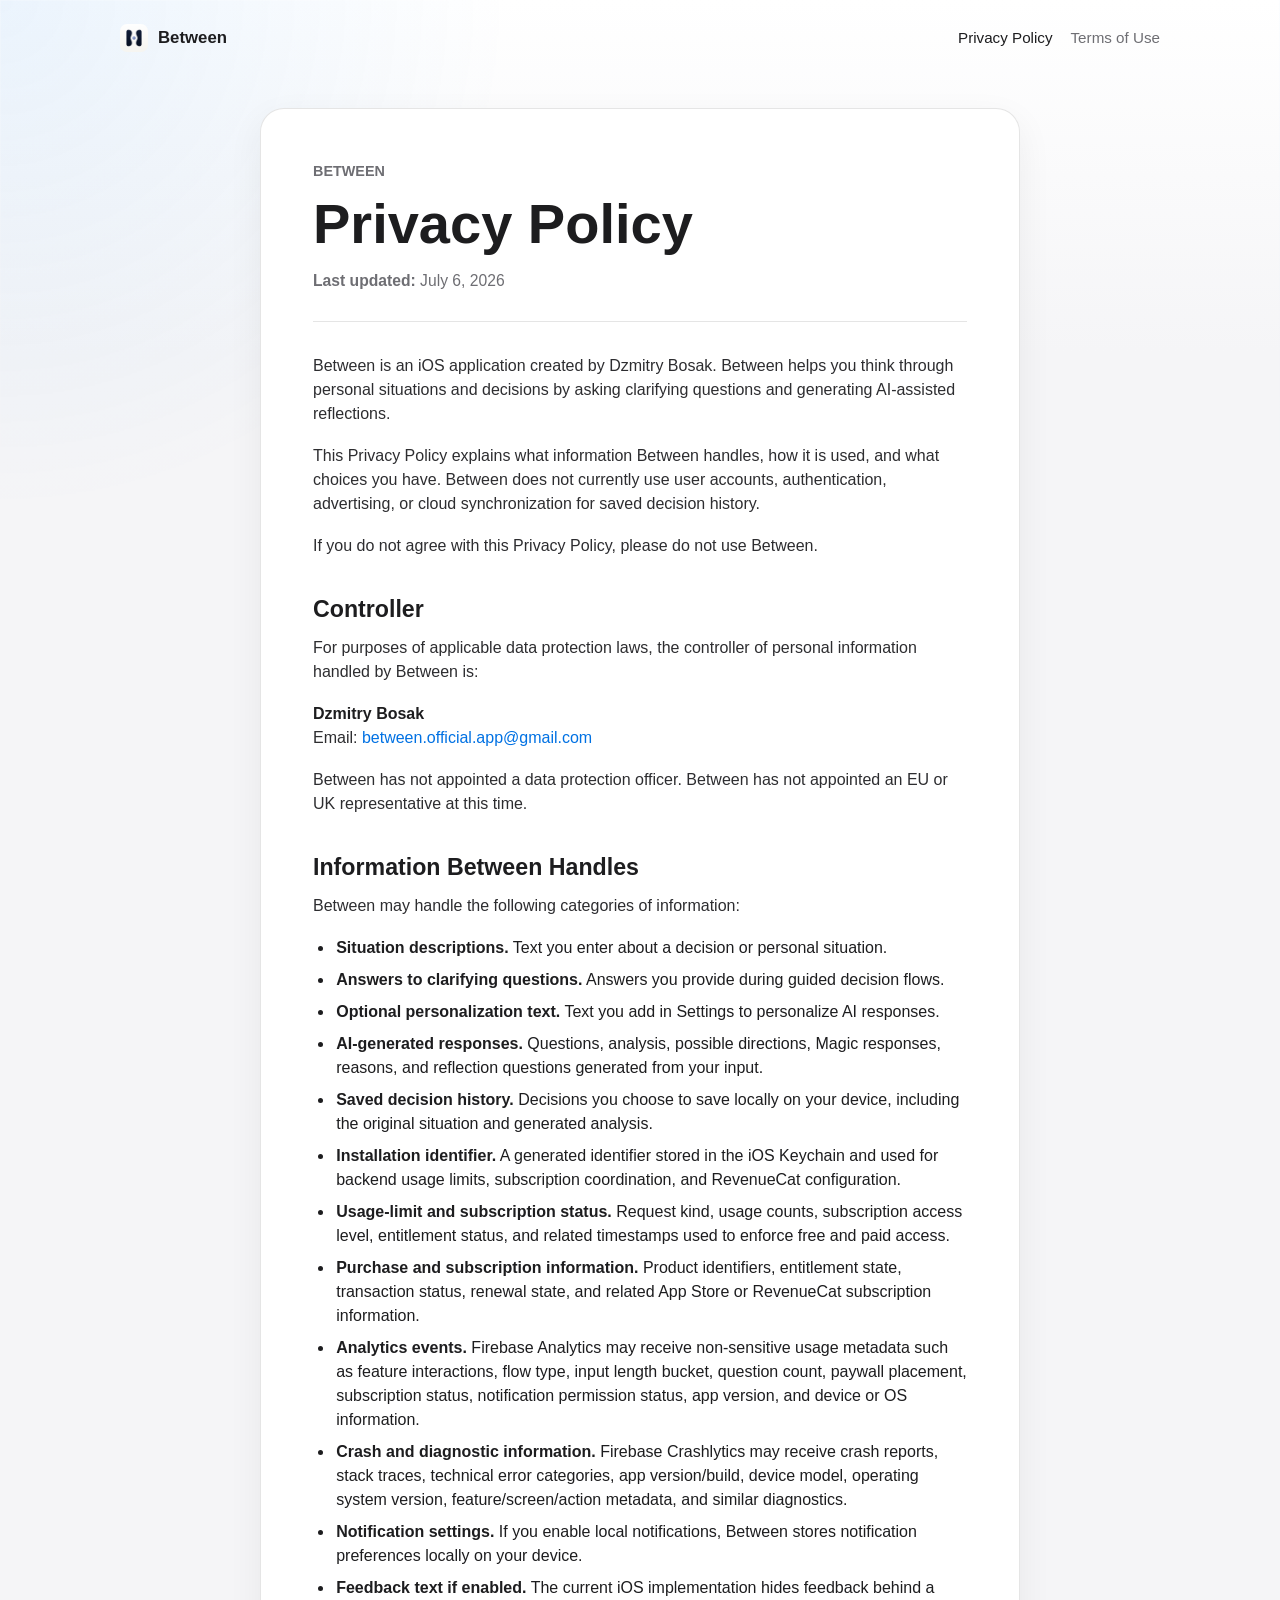
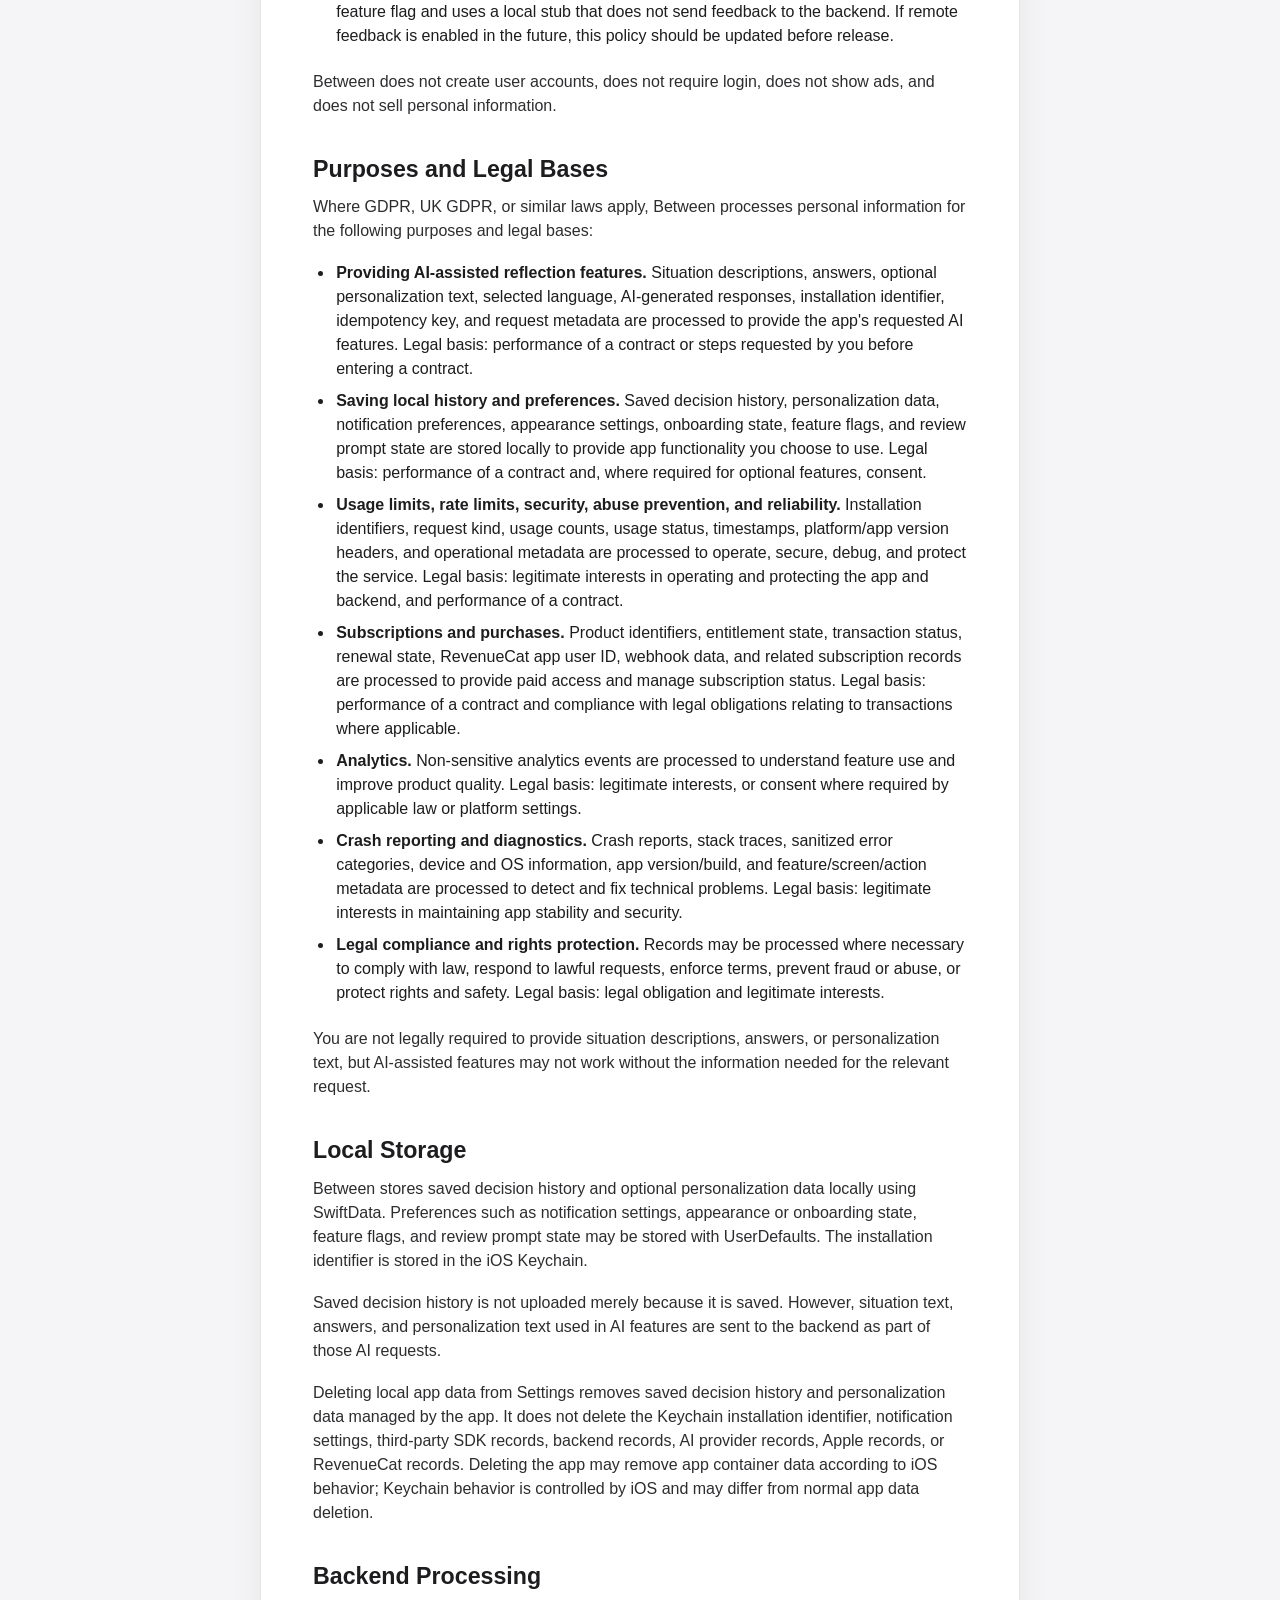
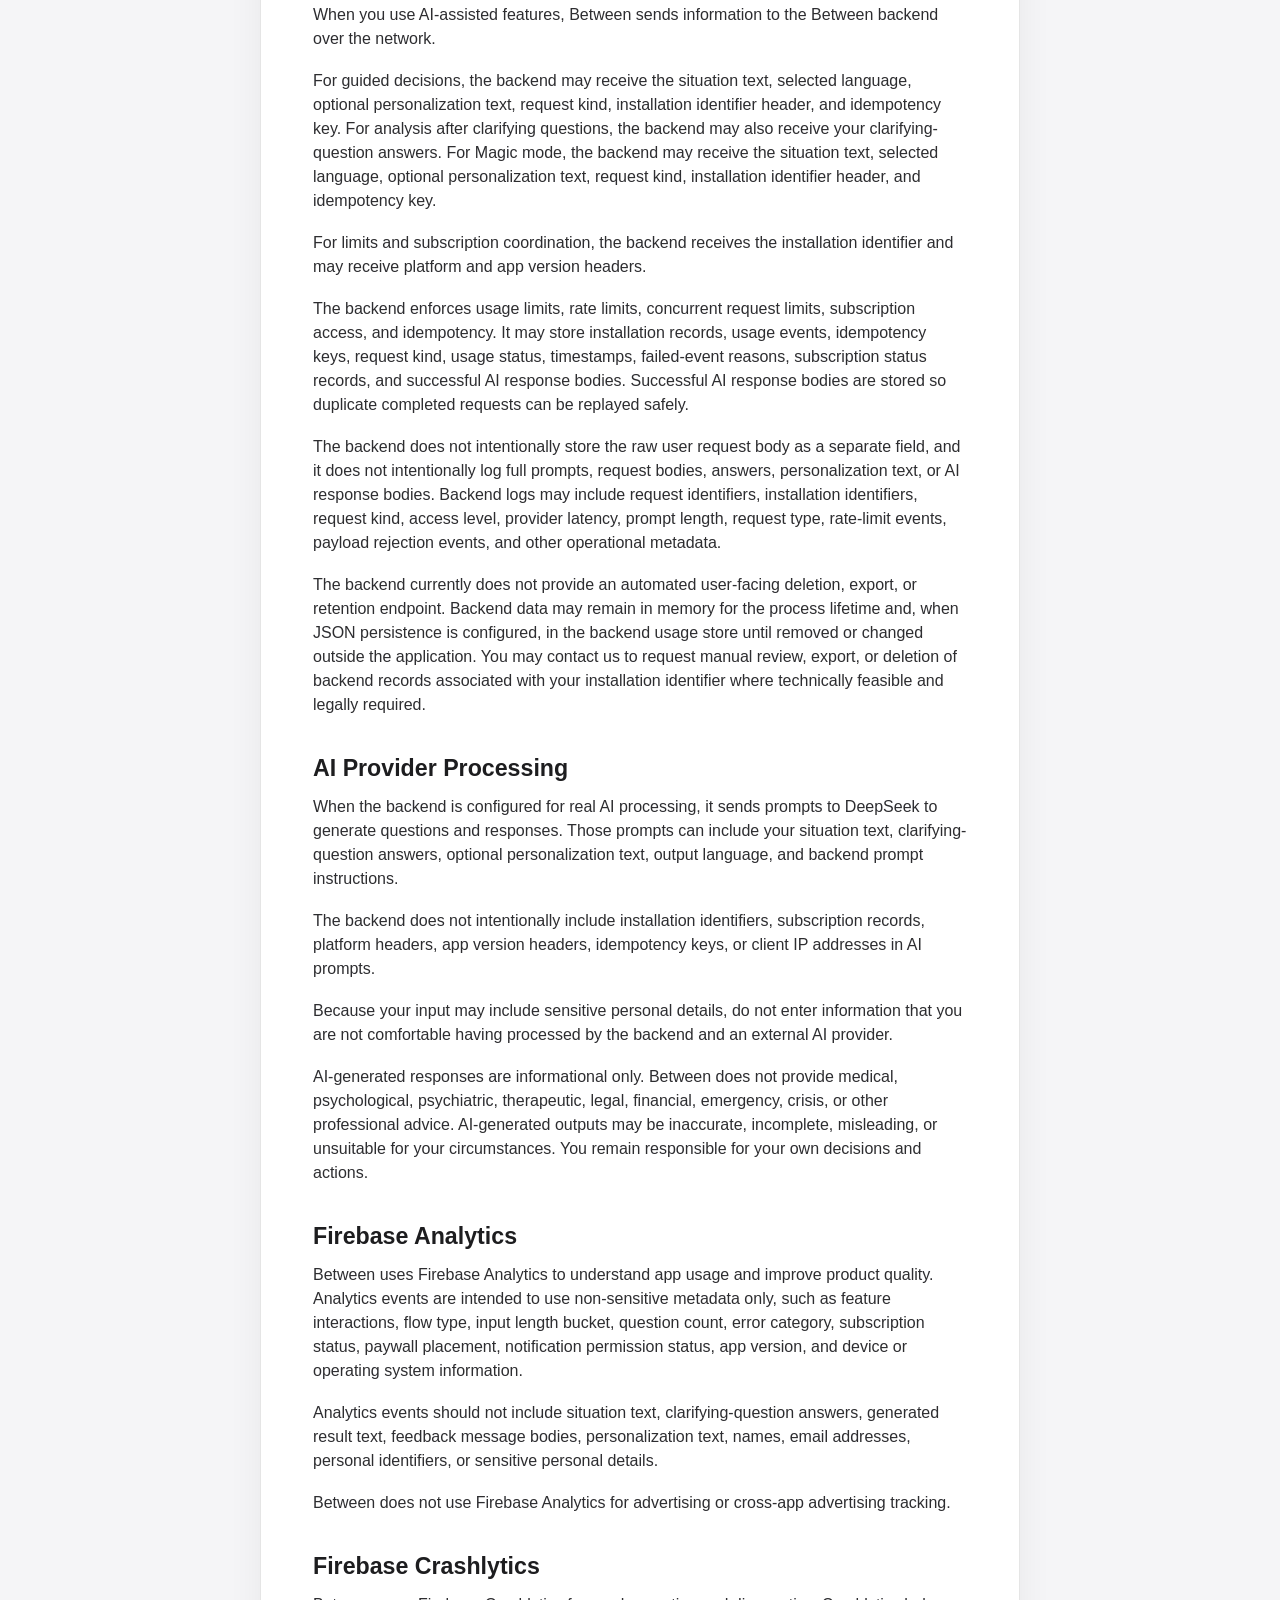
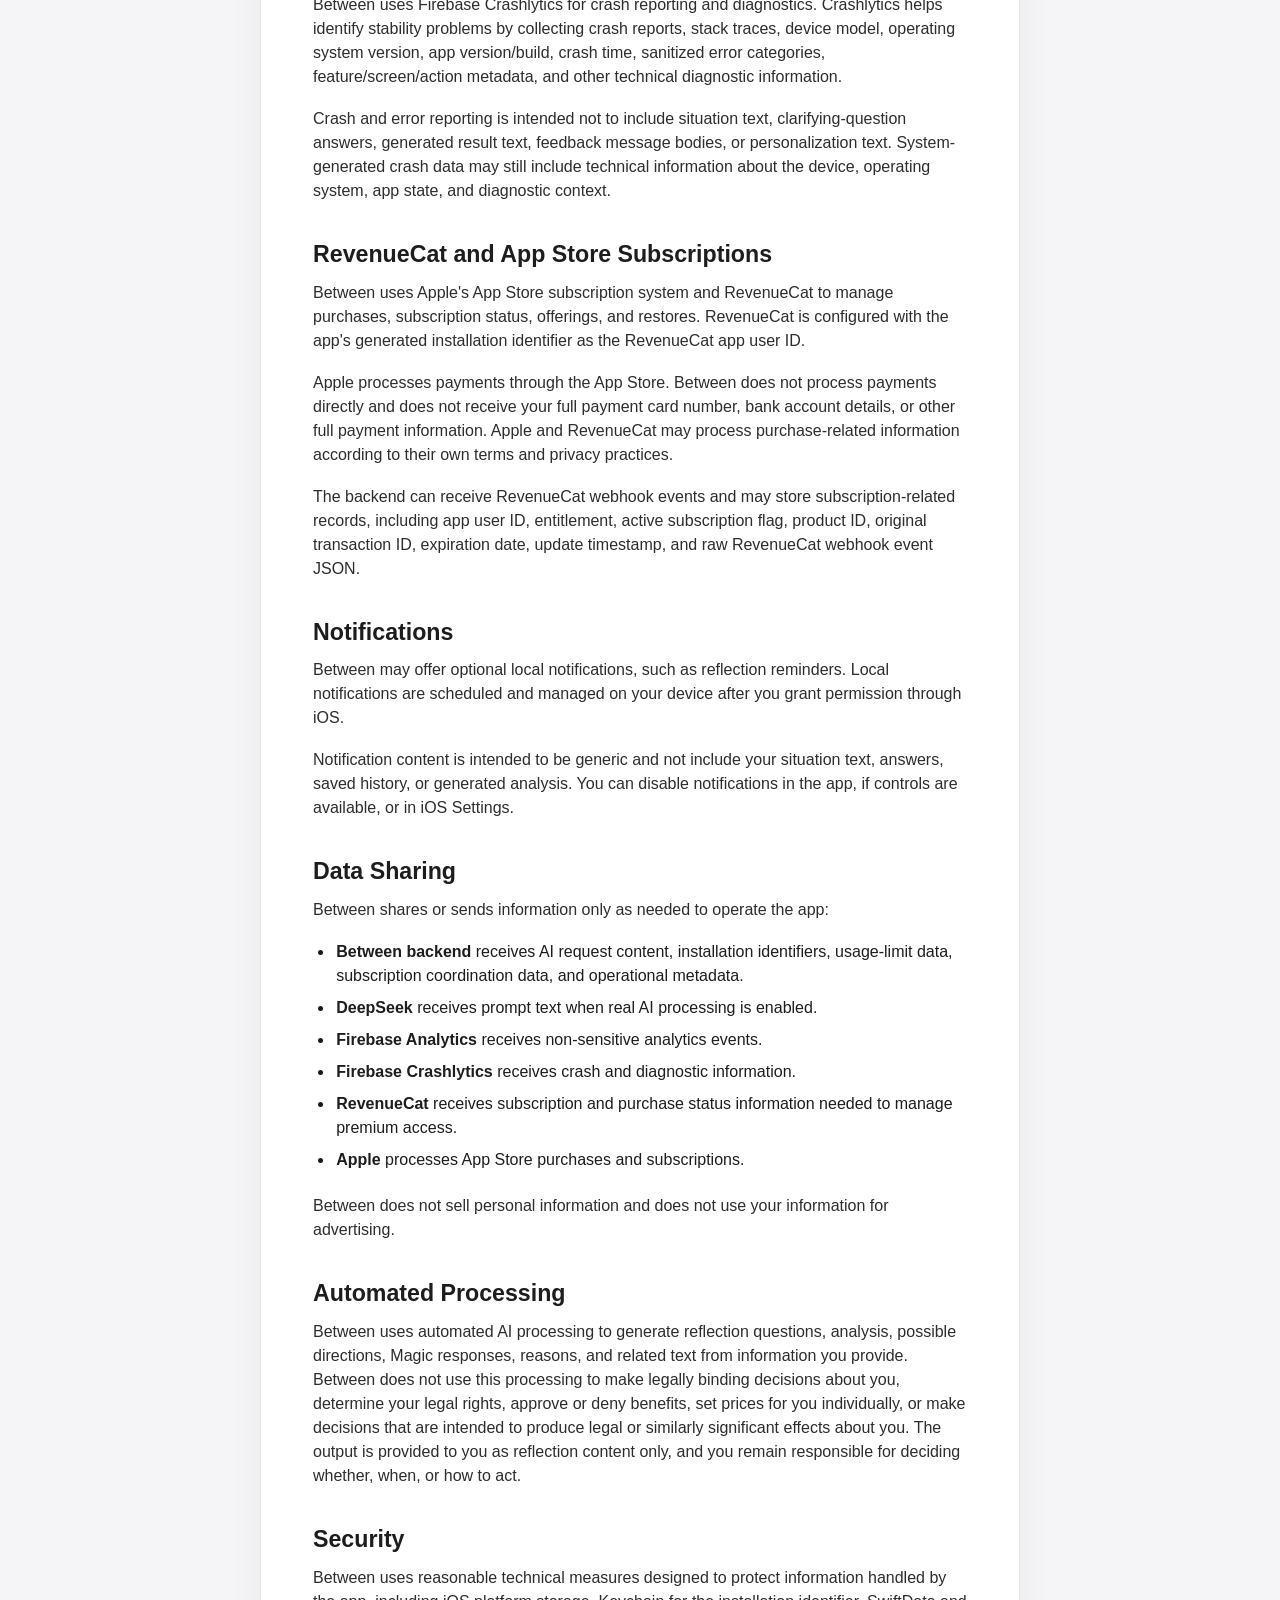
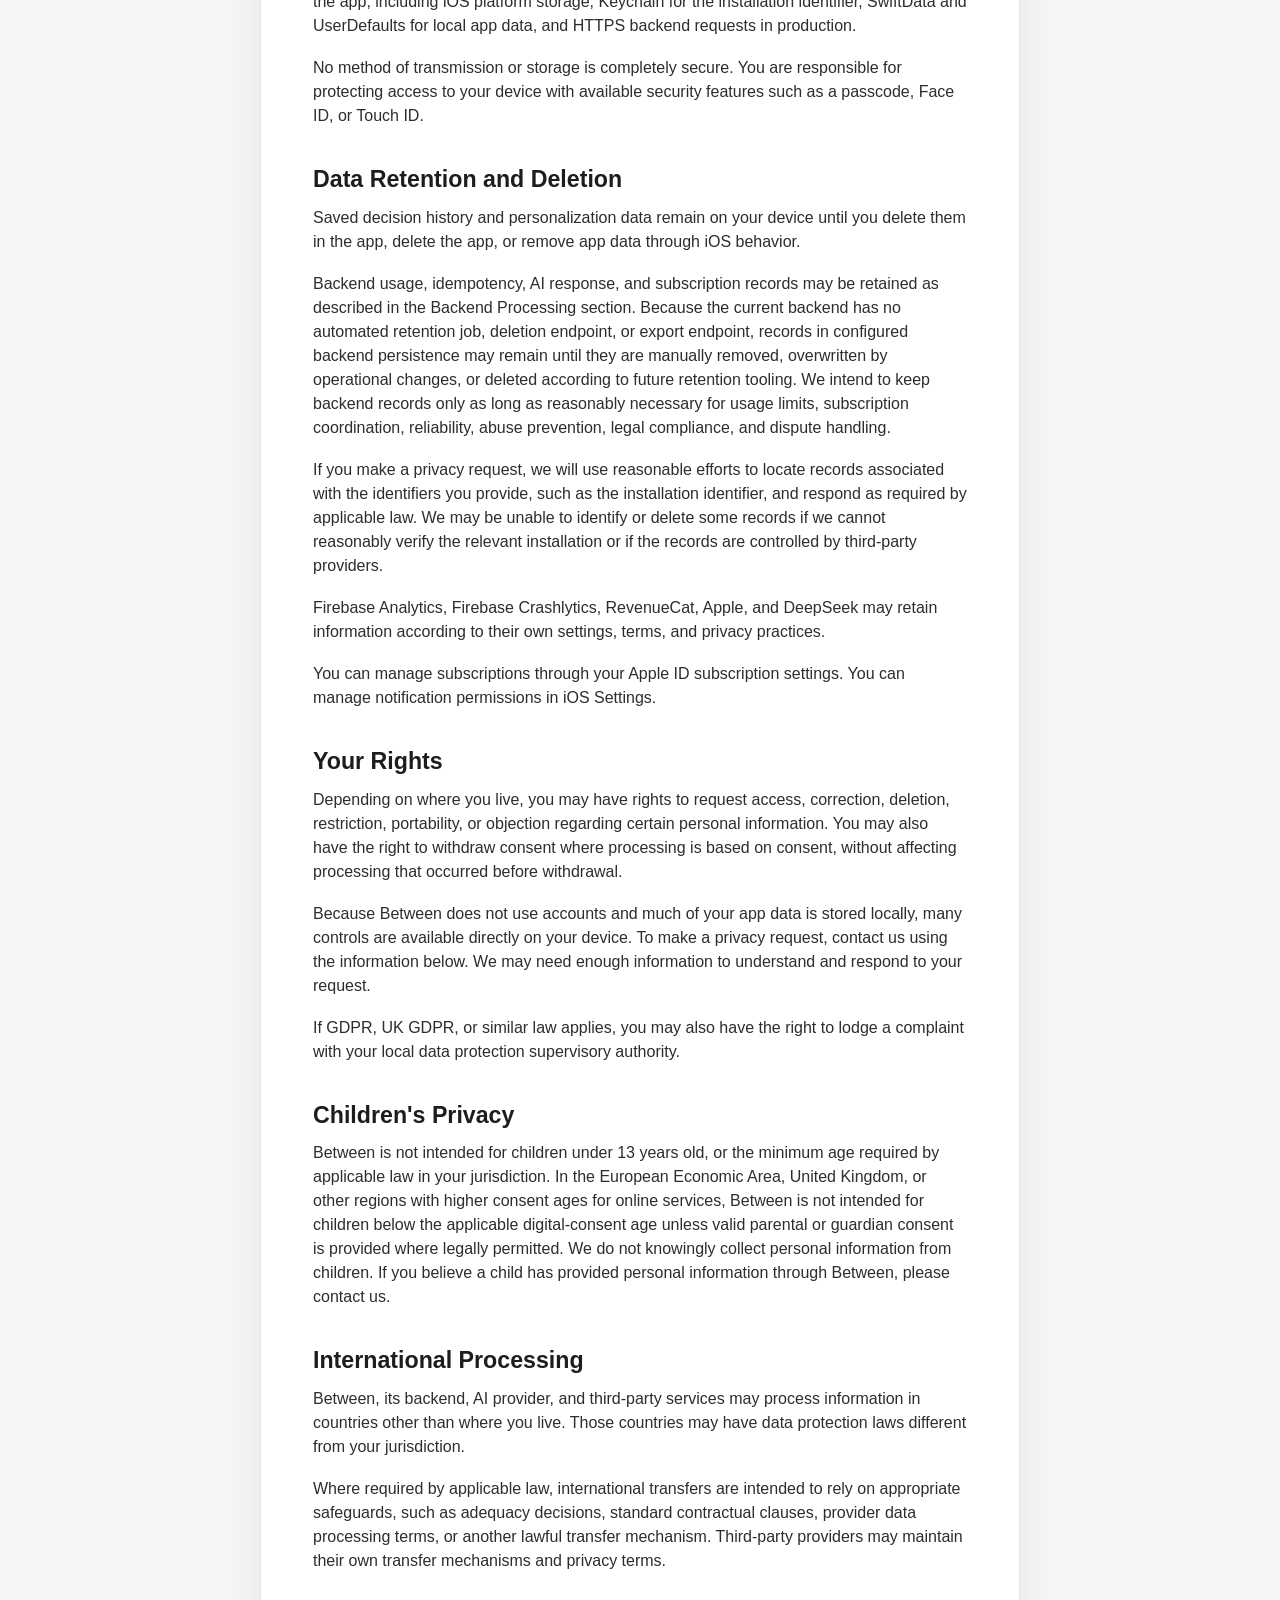
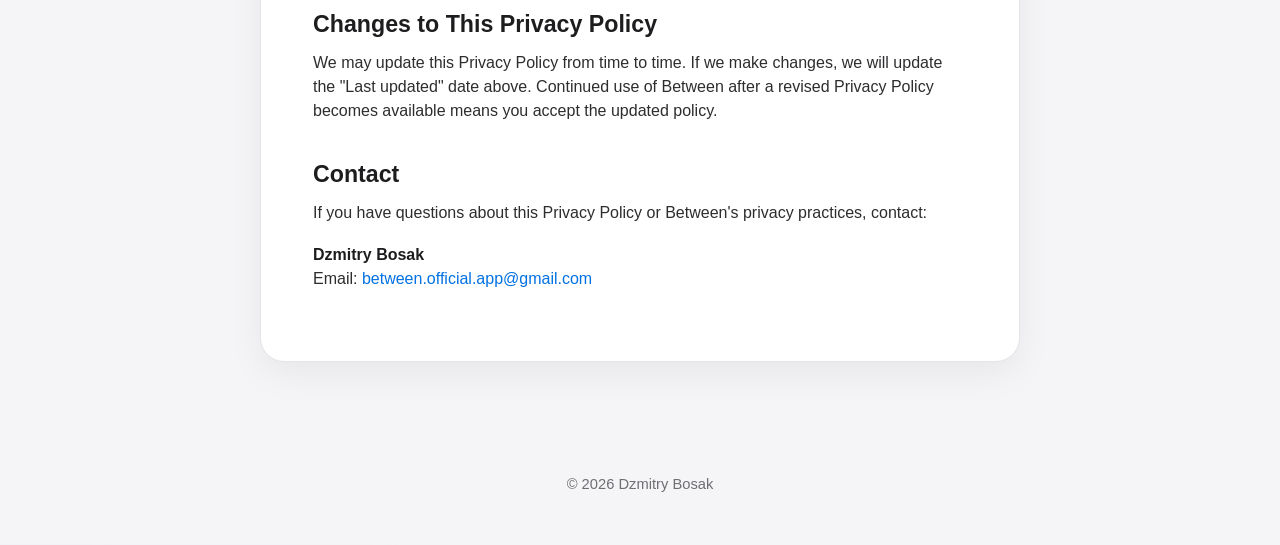
==== privacy/index.html @ 981bda02 "Add files via upload" ====
<!doctype html>
<html lang="en">
  <head>
    <meta charset="utf-8">
    <meta name="viewport" content="width=device-width, initial-scale=1">
    <meta name="description" content="Privacy Policy for Between, an iOS app by Dzmitry Bosak.">
    <title>Privacy Policy - Between</title>
    <link rel="icon" href="../assets/between-logo.png">
    <link rel="apple-touch-icon" href="../assets/between-logo.png">
    <link rel="stylesheet" href="../assets/style.css">
  </head>
  <body>
    <header class="site-header">
      <a class="brand" href="../" aria-label="Between home">
        <img src="../assets/between-logo.png" alt="" width="28" height="28">
        <span>Between</span>
      </a>
      <nav class="site-nav" aria-label="Legal">
        <a href="../privacy/" aria-current="page">Privacy Policy</a>
        <a href="../terms/">Terms of Use</a>
      </nav>
    </header>

    <main class="legal-main">
      <article class="legal-card">
        <header>
          <p class="eyebrow">Between</p>
          <h1>Privacy Policy</h1>
          <p class="effective-date"><strong>Last updated:</strong> July 6, 2026</p>
        </header>

        <div class="legal-content">
          <p>Between is an iOS application created by Dzmitry Bosak. Between helps you think through personal situations and decisions by asking clarifying questions and generating AI-assisted reflections.</p>
          <p>This Privacy Policy explains what information Between handles, how it is used, and what choices you have. Between does not currently use user accounts, authentication, advertising, or cloud synchronization for saved decision history.</p>
          <p>If you do not agree with this Privacy Policy, please do not use Between.</p>

          <h2>Controller</h2>
          <p>For purposes of applicable data protection laws, the controller of personal information handled by Between is:</p>
          <p><strong>Dzmitry Bosak</strong><br>Email: <a href="mailto:between.official.app@gmail.com">between.official.app@gmail.com</a></p>
          <p>Between has not appointed a data protection officer. Between has not appointed an EU or UK representative at this time.</p>

          <h2>Information Between Handles</h2>
          <p>Between may handle the following categories of information:</p>
          <ul>
            <li><strong>Situation descriptions.</strong> Text you enter about a decision or personal situation.</li>
            <li><strong>Answers to clarifying questions.</strong> Answers you provide during guided decision flows.</li>
            <li><strong>Optional personalization text.</strong> Text you add in Settings to personalize AI responses.</li>
            <li><strong>AI-generated responses.</strong> Questions, analysis, possible directions, Magic responses, reasons, and reflection questions generated from your input.</li>
            <li><strong>Saved decision history.</strong> Decisions you choose to save locally on your device, including the original situation and generated analysis.</li>
            <li><strong>Installation identifier.</strong> A generated identifier stored in the iOS Keychain and used for backend usage limits, subscription coordination, and RevenueCat configuration.</li>
            <li><strong>Usage-limit and subscription status.</strong> Request kind, usage counts, subscription access level, entitlement status, and related timestamps used to enforce free and paid access.</li>
            <li><strong>Purchase and subscription information.</strong> Product identifiers, entitlement state, transaction status, renewal state, and related App Store or RevenueCat subscription information.</li>
            <li><strong>Analytics events.</strong> Firebase Analytics may receive non-sensitive usage metadata such as feature interactions, flow type, input length bucket, question count, paywall placement, subscription status, notification permission status, app version, and device or OS information.</li>
            <li><strong>Crash and diagnostic information.</strong> Firebase Crashlytics may receive crash reports, stack traces, technical error categories, app version/build, device model, operating system version, feature/screen/action metadata, and similar diagnostics.</li>
            <li><strong>Notification settings.</strong> If you enable local notifications, Between stores notification preferences locally on your device.</li>
            <li><strong>Feedback text if enabled.</strong> The current iOS implementation hides feedback behind a feature flag and uses a local stub that does not send feedback to the backend. If remote feedback is enabled in the future, this policy should be updated before release.</li>
          </ul>
          <p>Between does not create user accounts, does not require login, does not show ads, and does not sell personal information.</p>

          <h2>Purposes and Legal Bases</h2>
          <p>Where GDPR, UK GDPR, or similar laws apply, Between processes personal information for the following purposes and legal bases:</p>
          <ul>
            <li><strong>Providing AI-assisted reflection features.</strong> Situation descriptions, answers, optional personalization text, selected language, AI-generated responses, installation identifier, idempotency key, and request metadata are processed to provide the app's requested AI features. Legal basis: performance of a contract or steps requested by you before entering a contract.</li>
            <li><strong>Saving local history and preferences.</strong> Saved decision history, personalization data, notification preferences, appearance settings, onboarding state, feature flags, and review prompt state are stored locally to provide app functionality you choose to use. Legal basis: performance of a contract and, where required for optional features, consent.</li>
            <li><strong>Usage limits, rate limits, security, abuse prevention, and reliability.</strong> Installation identifiers, request kind, usage counts, usage status, timestamps, platform/app version headers, and operational metadata are processed to operate, secure, debug, and protect the service. Legal basis: legitimate interests in operating and protecting the app and backend, and performance of a contract.</li>
            <li><strong>Subscriptions and purchases.</strong> Product identifiers, entitlement state, transaction status, renewal state, RevenueCat app user ID, webhook data, and related subscription records are processed to provide paid access and manage subscription status. Legal basis: performance of a contract and compliance with legal obligations relating to transactions where applicable.</li>
            <li><strong>Analytics.</strong> Non-sensitive analytics events are processed to understand feature use and improve product quality. Legal basis: legitimate interests, or consent where required by applicable law or platform settings.</li>
            <li><strong>Crash reporting and diagnostics.</strong> Crash reports, stack traces, sanitized error categories, device and OS information, app version/build, and feature/screen/action metadata are processed to detect and fix technical problems. Legal basis: legitimate interests in maintaining app stability and security.</li>
            <li><strong>Legal compliance and rights protection.</strong> Records may be processed where necessary to comply with law, respond to lawful requests, enforce terms, prevent fraud or abuse, or protect rights and safety. Legal basis: legal obligation and legitimate interests.</li>
          </ul>
          <p>You are not legally required to provide situation descriptions, answers, or personalization text, but AI-assisted features may not work without the information needed for the relevant request.</p>

          <h2>Local Storage</h2>
          <p>Between stores saved decision history and optional personalization data locally using SwiftData. Preferences such as notification settings, appearance or onboarding state, feature flags, and review prompt state may be stored with UserDefaults. The installation identifier is stored in the iOS Keychain.</p>
          <p>Saved decision history is not uploaded merely because it is saved. However, situation text, answers, and personalization text used in AI features are sent to the backend as part of those AI requests.</p>
          <p>Deleting local app data from Settings removes saved decision history and personalization data managed by the app. It does not delete the Keychain installation identifier, notification settings, third-party SDK records, backend records, AI provider records, Apple records, or RevenueCat records. Deleting the app may remove app container data according to iOS behavior; Keychain behavior is controlled by iOS and may differ from normal app data deletion.</p>

          <h2>Backend Processing</h2>
          <p>When you use AI-assisted features, Between sends information to the Between backend over the network.</p>
          <p>For guided decisions, the backend may receive the situation text, selected language, optional personalization text, request kind, installation identifier header, and idempotency key. For analysis after clarifying questions, the backend may also receive your clarifying-question answers. For Magic mode, the backend may receive the situation text, selected language, optional personalization text, request kind, installation identifier header, and idempotency key.</p>
          <p>For limits and subscription coordination, the backend receives the installation identifier and may receive platform and app version headers.</p>
          <p>The backend enforces usage limits, rate limits, concurrent request limits, subscription access, and idempotency. It may store installation records, usage events, idempotency keys, request kind, usage status, timestamps, failed-event reasons, subscription status records, and successful AI response bodies. Successful AI response bodies are stored so duplicate completed requests can be replayed safely.</p>
          <p>The backend does not intentionally store the raw user request body as a separate field, and it does not intentionally log full prompts, request bodies, answers, personalization text, or AI response bodies. Backend logs may include request identifiers, installation identifiers, request kind, access level, provider latency, prompt length, request type, rate-limit events, payload rejection events, and other operational metadata.</p>
          <p>The backend currently does not provide an automated user-facing deletion, export, or retention endpoint. Backend data may remain in memory for the process lifetime and, when JSON persistence is configured, in the backend usage store until removed or changed outside the application. You may contact us to request manual review, export, or deletion of backend records associated with your installation identifier where technically feasible and legally required.</p>

          <h2>AI Provider Processing</h2>
          <p>When the backend is configured for real AI processing, it sends prompts to DeepSeek to generate questions and responses. Those prompts can include your situation text, clarifying-question answers, optional personalization text, output language, and backend prompt instructions.</p>
          <p>The backend does not intentionally include installation identifiers, subscription records, platform headers, app version headers, idempotency keys, or client IP addresses in AI prompts.</p>
          <p>Because your input may include sensitive personal details, do not enter information that you are not comfortable having processed by the backend and an external AI provider.</p>
          <p>AI-generated responses are informational only. Between does not provide medical, psychological, psychiatric, therapeutic, legal, financial, emergency, crisis, or other professional advice. AI-generated outputs may be inaccurate, incomplete, misleading, or unsuitable for your circumstances. You remain responsible for your own decisions and actions.</p>

          <h2>Firebase Analytics</h2>
          <p>Between uses Firebase Analytics to understand app usage and improve product quality. Analytics events are intended to use non-sensitive metadata only, such as feature interactions, flow type, input length bucket, question count, error category, subscription status, paywall placement, notification permission status, app version, and device or operating system information.</p>
          <p>Analytics events should not include situation text, clarifying-question answers, generated result text, feedback message bodies, personalization text, names, email addresses, personal identifiers, or sensitive personal details.</p>
          <p>Between does not use Firebase Analytics for advertising or cross-app advertising tracking.</p>

          <h2>Firebase Crashlytics</h2>
          <p>Between uses Firebase Crashlytics for crash reporting and diagnostics. Crashlytics helps identify stability problems by collecting crash reports, stack traces, device model, operating system version, app version/build, crash time, sanitized error categories, feature/screen/action metadata, and other technical diagnostic information.</p>
          <p>Crash and error reporting is intended not to include situation text, clarifying-question answers, generated result text, feedback message bodies, or personalization text. System-generated crash data may still include technical information about the device, operating system, app state, and diagnostic context.</p>

          <h2>RevenueCat and App Store Subscriptions</h2>
          <p>Between uses Apple's App Store subscription system and RevenueCat to manage purchases, subscription status, offerings, and restores. RevenueCat is configured with the app's generated installation identifier as the RevenueCat app user ID.</p>
          <p>Apple processes payments through the App Store. Between does not process payments directly and does not receive your full payment card number, bank account details, or other full payment information. Apple and RevenueCat may process purchase-related information according to their own terms and privacy practices.</p>
          <p>The backend can receive RevenueCat webhook events and may store subscription-related records, including app user ID, entitlement, active subscription flag, product ID, original transaction ID, expiration date, update timestamp, and raw RevenueCat webhook event JSON.</p>

          <h2>Notifications</h2>
          <p>Between may offer optional local notifications, such as reflection reminders. Local notifications are scheduled and managed on your device after you grant permission through iOS.</p>
          <p>Notification content is intended to be generic and not include your situation text, answers, saved history, or generated analysis. You can disable notifications in the app, if controls are available, or in iOS Settings.</p>

          <h2>Data Sharing</h2>
          <p>Between shares or sends information only as needed to operate the app:</p>
          <ul>
            <li><strong>Between backend</strong> receives AI request content, installation identifiers, usage-limit data, subscription coordination data, and operational metadata.</li>
            <li><strong>DeepSeek</strong> receives prompt text when real AI processing is enabled.</li>
            <li><strong>Firebase Analytics</strong> receives non-sensitive analytics events.</li>
            <li><strong>Firebase Crashlytics</strong> receives crash and diagnostic information.</li>
            <li><strong>RevenueCat</strong> receives subscription and purchase status information needed to manage premium access.</li>
            <li><strong>Apple</strong> processes App Store purchases and subscriptions.</li>
          </ul>
          <p>Between does not sell personal information and does not use your information for advertising.</p>

          <h2>Automated Processing</h2>
          <p>Between uses automated AI processing to generate reflection questions, analysis, possible directions, Magic responses, reasons, and related text from information you provide. Between does not use this processing to make legally binding decisions about you, determine your legal rights, approve or deny benefits, set prices for you individually, or make decisions that are intended to produce legal or similarly significant effects about you. The output is provided to you as reflection content only, and you remain responsible for deciding whether, when, or how to act.</p>

          <h2>Security</h2>
          <p>Between uses reasonable technical measures designed to protect information handled by the app, including iOS platform storage, Keychain for the installation identifier, SwiftData and UserDefaults for local app data, and HTTPS backend requests in production.</p>
          <p>No method of transmission or storage is completely secure. You are responsible for protecting access to your device with available security features such as a passcode, Face ID, or Touch ID.</p>

          <h2>Data Retention and Deletion</h2>
          <p>Saved decision history and personalization data remain on your device until you delete them in the app, delete the app, or remove app data through iOS behavior.</p>
          <p>Backend usage, idempotency, AI response, and subscription records may be retained as described in the Backend Processing section. Because the current backend has no automated retention job, deletion endpoint, or export endpoint, records in configured backend persistence may remain until they are manually removed, overwritten by operational changes, or deleted according to future retention tooling. We intend to keep backend records only as long as reasonably necessary for usage limits, subscription coordination, reliability, abuse prevention, legal compliance, and dispute handling.</p>
          <p>If you make a privacy request, we will use reasonable efforts to locate records associated with the identifiers you provide, such as the installation identifier, and respond as required by applicable law. We may be unable to identify or delete some records if we cannot reasonably verify the relevant installation or if the records are controlled by third-party providers.</p>
          <p>Firebase Analytics, Firebase Crashlytics, RevenueCat, Apple, and DeepSeek may retain information according to their own settings, terms, and privacy practices.</p>
          <p>You can manage subscriptions through your Apple ID subscription settings. You can manage notification permissions in iOS Settings.</p>

          <h2>Your Rights</h2>
          <p>Depending on where you live, you may have rights to request access, correction, deletion, restriction, portability, or objection regarding certain personal information. You may also have the right to withdraw consent where processing is based on consent, without affecting processing that occurred before withdrawal.</p>
          <p>Because Between does not use accounts and much of your app data is stored locally, many controls are available directly on your device. To make a privacy request, contact us using the information below. We may need enough information to understand and respond to your request.</p>
          <p>If GDPR, UK GDPR, or similar law applies, you may also have the right to lodge a complaint with your local data protection supervisory authority.</p>

          <h2>Children's Privacy</h2>
          <p>Between is not intended for children under 13 years old, or the minimum age required by applicable law in your jurisdiction. In the European Economic Area, United Kingdom, or other regions with higher consent ages for online services, Between is not intended for children below the applicable digital-consent age unless valid parental or guardian consent is provided where legally permitted. We do not knowingly collect personal information from children. If you believe a child has provided personal information through Between, please contact us.</p>

          <h2>International Processing</h2>
          <p>Between, its backend, AI provider, and third-party services may process information in countries other than where you live. Those countries may have data protection laws different from your jurisdiction.</p>
          <p>Where required by applicable law, international transfers are intended to rely on appropriate safeguards, such as adequacy decisions, standard contractual clauses, provider data processing terms, or another lawful transfer mechanism. Third-party providers may maintain their own transfer mechanisms and privacy terms.</p>

          <h2>Changes to This Privacy Policy</h2>
          <p>We may update this Privacy Policy from time to time. If we make changes, we will update the "Last updated" date above. Continued use of Between after a revised Privacy Policy becomes available means you accept the updated policy.</p>

          <h2>Contact</h2>
          <p>If you have questions about this Privacy Policy or Between's privacy practices, contact:</p>
          <p><strong>Dzmitry Bosak</strong><br>Email: <a href="mailto:between.official.app@gmail.com">between.official.app@gmail.com</a></p>
        </div>
      </article>
    </main>

    <footer class="site-footer">
      <p>&copy; 2026 Dzmitry Bosak</p>
    </footer>
  </body>
</html>
---- assets/style.css ----
:root {
  color-scheme: light;
  --bg: #f5f5f7;
  --surface: #ffffff;
  --surface-subtle: #fbfbfd;
  --text: #1d1d1f;
  --muted: #6e6e73;
  --border: rgba(0, 0, 0, 0.1);
  --border-strong: rgba(0, 0, 0, 0.16);
  --accent: #0071e3;
  --accent-hover: #005bb5;
  --shadow: 0 18px 48px rgba(0, 0, 0, 0.08);
  --radius: 24px;
  --content-width: 760px;
}

* {
  box-sizing: border-box;
}

html {
  min-height: 100%;
  background: var(--bg);
  font-family: -apple-system, BlinkMacSystemFont, "SF Pro Text", "SF Pro Display", "Helvetica Neue", Helvetica, Arial, sans-serif;
  font-size: 16px;
  line-height: 1.5;
  -webkit-text-size-adjust: 100%;
}

body {
  min-height: 100vh;
  margin: 0;
  color: var(--text);
  background:
    radial-gradient(circle at top left, rgba(0, 113, 227, 0.08), transparent 32rem),
    linear-gradient(180deg, #ffffff 0%, var(--bg) 22rem);
}

body.home {
  display: flex;
  flex-direction: column;
}

a {
  color: var(--accent);
  text-decoration: none;
}

a:hover {
  color: var(--accent-hover);
  text-decoration: underline;
}

a:focus-visible,
button:focus-visible {
  outline: 3px solid rgba(0, 113, 227, 0.35);
  outline-offset: 3px;
  border-radius: 8px;
}

.site-header,
.site-footer {
  width: min(100% - 32px, 1040px);
  margin: 0 auto;
}

.site-header {
  display: flex;
  align-items: center;
  justify-content: space-between;
  gap: 24px;
  padding: 24px 0;
}

.brand {
  display: inline-flex;
  align-items: center;
  gap: 10px;
  color: var(--text);
  font-size: 1.05rem;
  font-weight: 700;
  letter-spacing: 0;
}

.brand img {
  display: block;
  width: 28px;
  height: 28px;
  border-radius: 7px;
}

.brand:hover {
  color: var(--text);
  text-decoration: none;
}

.site-nav {
  display: flex;
  align-items: center;
  gap: 18px;
  color: var(--muted);
  font-size: 0.95rem;
  font-weight: 500;
}

.site-nav a {
  color: var(--muted);
}

.site-nav a:hover,
.site-nav a[aria-current="page"] {
  color: var(--text);
}

.home-main {
  display: grid;
  flex: 1;
  place-items: center;
  width: min(100% - 32px, 1040px);
  margin: 0 auto;
  padding: 56px 0 80px;
}

.hero {
  width: min(100%, 760px);
  padding: clamp(32px, 7vw, 72px);
  text-align: center;
  background: rgba(255, 255, 255, 0.84);
  border: 1px solid var(--border);
  border-radius: var(--radius);
  box-shadow: var(--shadow);
  backdrop-filter: blur(18px);
}

.app-mark {
  display: block;
  width: 96px;
  height: 96px;
  margin-bottom: 28px;
  margin-left: auto;
  margin-right: auto;
  border-radius: 24px;
  box-shadow: 0 18px 34px rgba(15, 29, 59, 0.14);
}

.hero h1 {
  margin: 0;
  font-size: clamp(3rem, 9vw, 5.6rem);
  line-height: 0.95;
  letter-spacing: 0;
}

.hero p {
  max-width: 540px;
  margin: 24px auto 0;
  color: var(--muted);
  font-size: clamp(1.15rem, 3vw, 1.45rem);
  line-height: 1.35;
}

.hero-actions {
  display: flex;
  flex-wrap: wrap;
  justify-content: center;
  gap: 12px;
  margin-top: 36px;
}

.button {
  display: inline-flex;
  align-items: center;
  justify-content: center;
  min-height: 46px;
  padding: 12px 18px;
  color: #ffffff;
  font-size: 0.98rem;
  font-weight: 600;
  background: var(--accent);
  border: 1px solid var(--accent);
  border-radius: 999px;
}

.button:hover {
  color: #ffffff;
  background: var(--accent-hover);
  text-decoration: none;
}

.button.secondary {
  color: var(--text);
  background: rgba(255, 255, 255, 0.75);
  border-color: var(--border-strong);
}

.button.secondary:hover {
  color: var(--text);
  background: #ffffff;
}

.legal-main {
  width: min(100% - 32px, var(--content-width));
  margin: 0 auto;
  padding: 32px 0 72px;
}

.legal-card {
  padding: clamp(28px, 5vw, 52px);
  background: var(--surface);
  border: 1px solid var(--border);
  border-radius: var(--radius);
  box-shadow: 0 12px 36px rgba(0, 0, 0, 0.06);
}

.legal-card header {
  padding-bottom: 28px;
  margin-bottom: 32px;
  border-bottom: 1px solid var(--border);
}

.eyebrow {
  margin: 0 0 12px;
  color: var(--muted);
  font-size: 0.9rem;
  font-weight: 700;
  letter-spacing: 0;
  text-transform: uppercase;
}

.legal-card h1 {
  margin: 0;
  font-size: clamp(2.25rem, 7vw, 3.5rem);
  line-height: 1.05;
  letter-spacing: 0;
}

.effective-date {
  margin: 16px 0 0;
  color: var(--muted);
  font-size: 0.98rem;
}

.legal-content h2 {
  margin: 38px 0 12px;
  font-size: 1.45rem;
  line-height: 1.2;
  letter-spacing: 0;
}

.legal-content h2:first-child {
  margin-top: 0;
}

.legal-content p {
  margin: 0 0 18px;
  color: #2d2d30;
}

.legal-content ul {
  margin: 0 0 22px;
  padding-left: 1.3rem;
}

.legal-content li {
  margin: 8px 0;
  padding-left: 0.15rem;
}

.legal-content strong {
  color: var(--text);
}

.site-footer {
  padding: 24px 0 36px;
  color: var(--muted);
  font-size: 0.92rem;
  text-align: center;
}

.home .site-footer {
  margin-top: auto;
}

@media (max-width: 640px) {
  .site-header {
    align-items: flex-start;
    flex-direction: column;
    gap: 14px;
  }

  .site-nav {
    flex-wrap: wrap;
    gap: 12px 16px;
  }

  .home-main {
    padding: 24px 0 56px;
  }

  .hero {
    border-radius: 20px;
  }

  .hero-actions {
    align-items: stretch;
    flex-direction: column;
  }

  .button {
    width: 100%;
  }

  .legal-main {
    padding-top: 16px;
  }

  .legal-card {
    border-radius: 20px;
  }
}
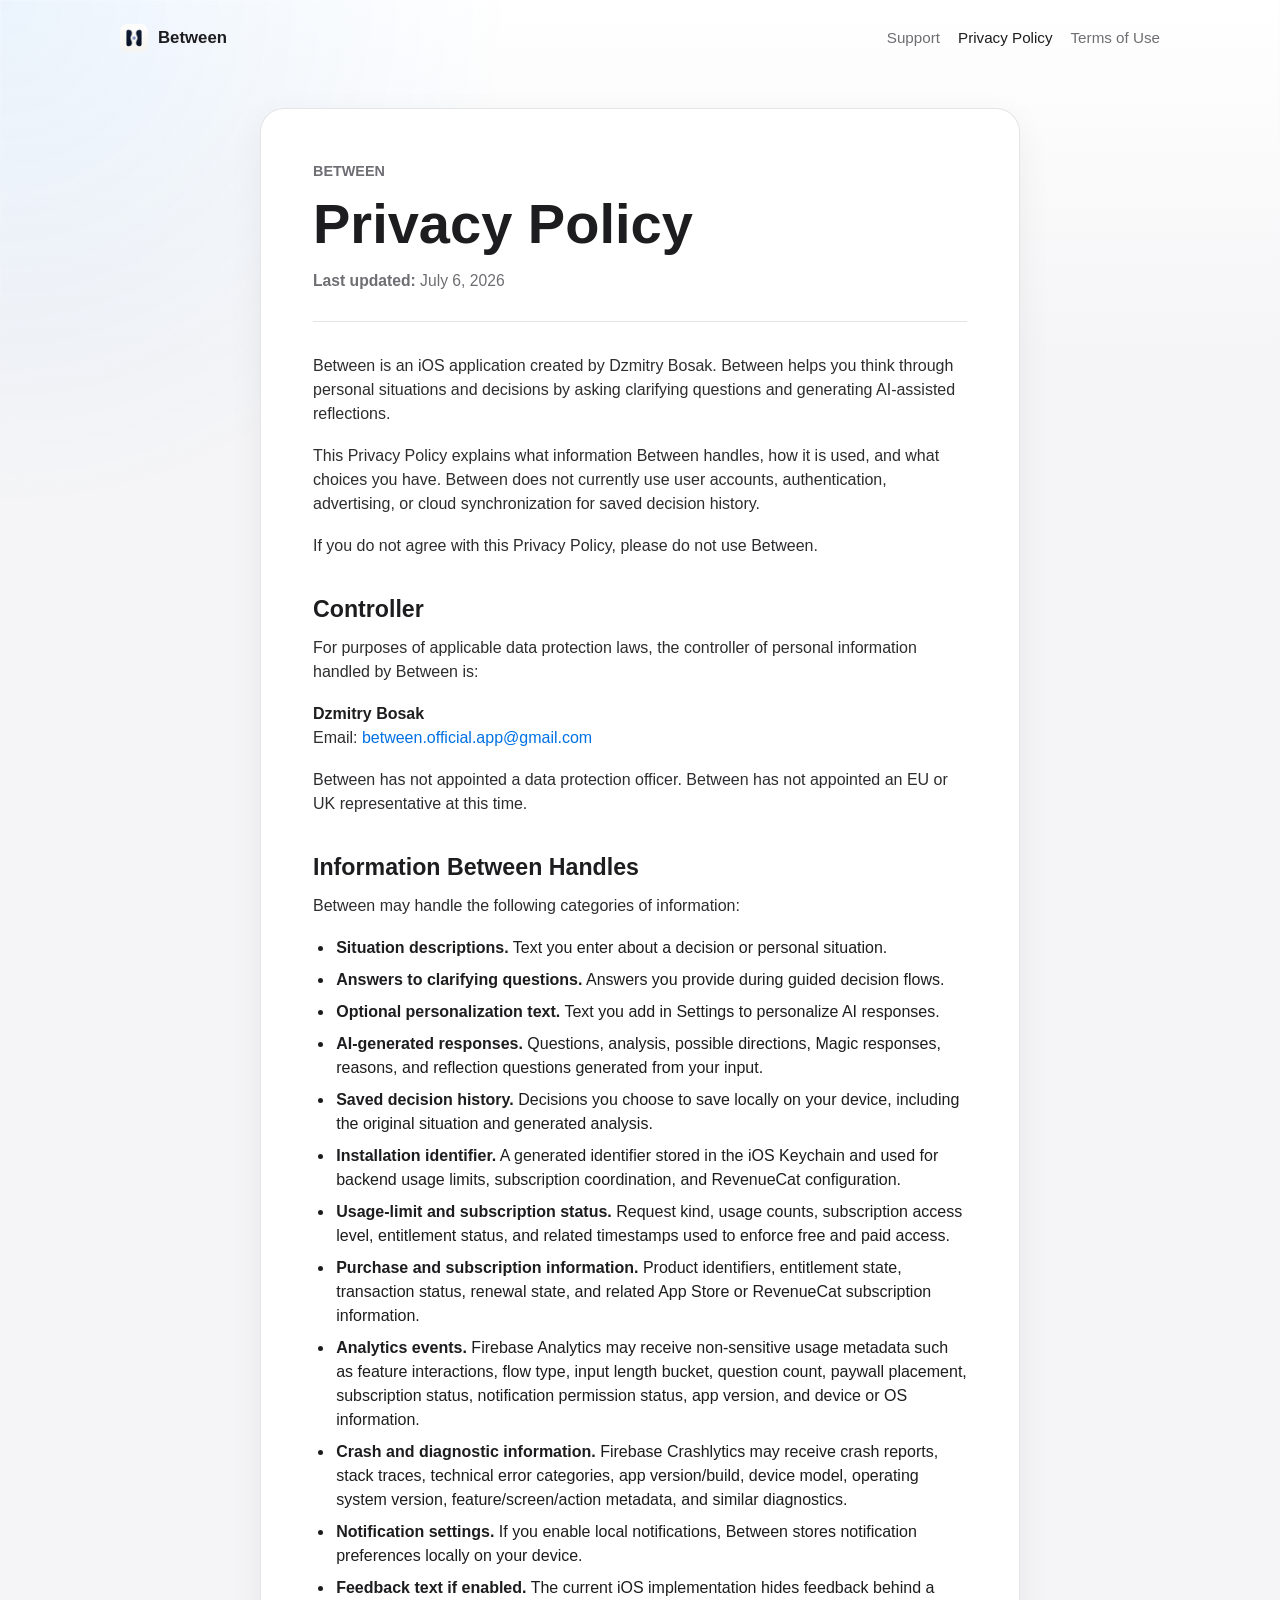
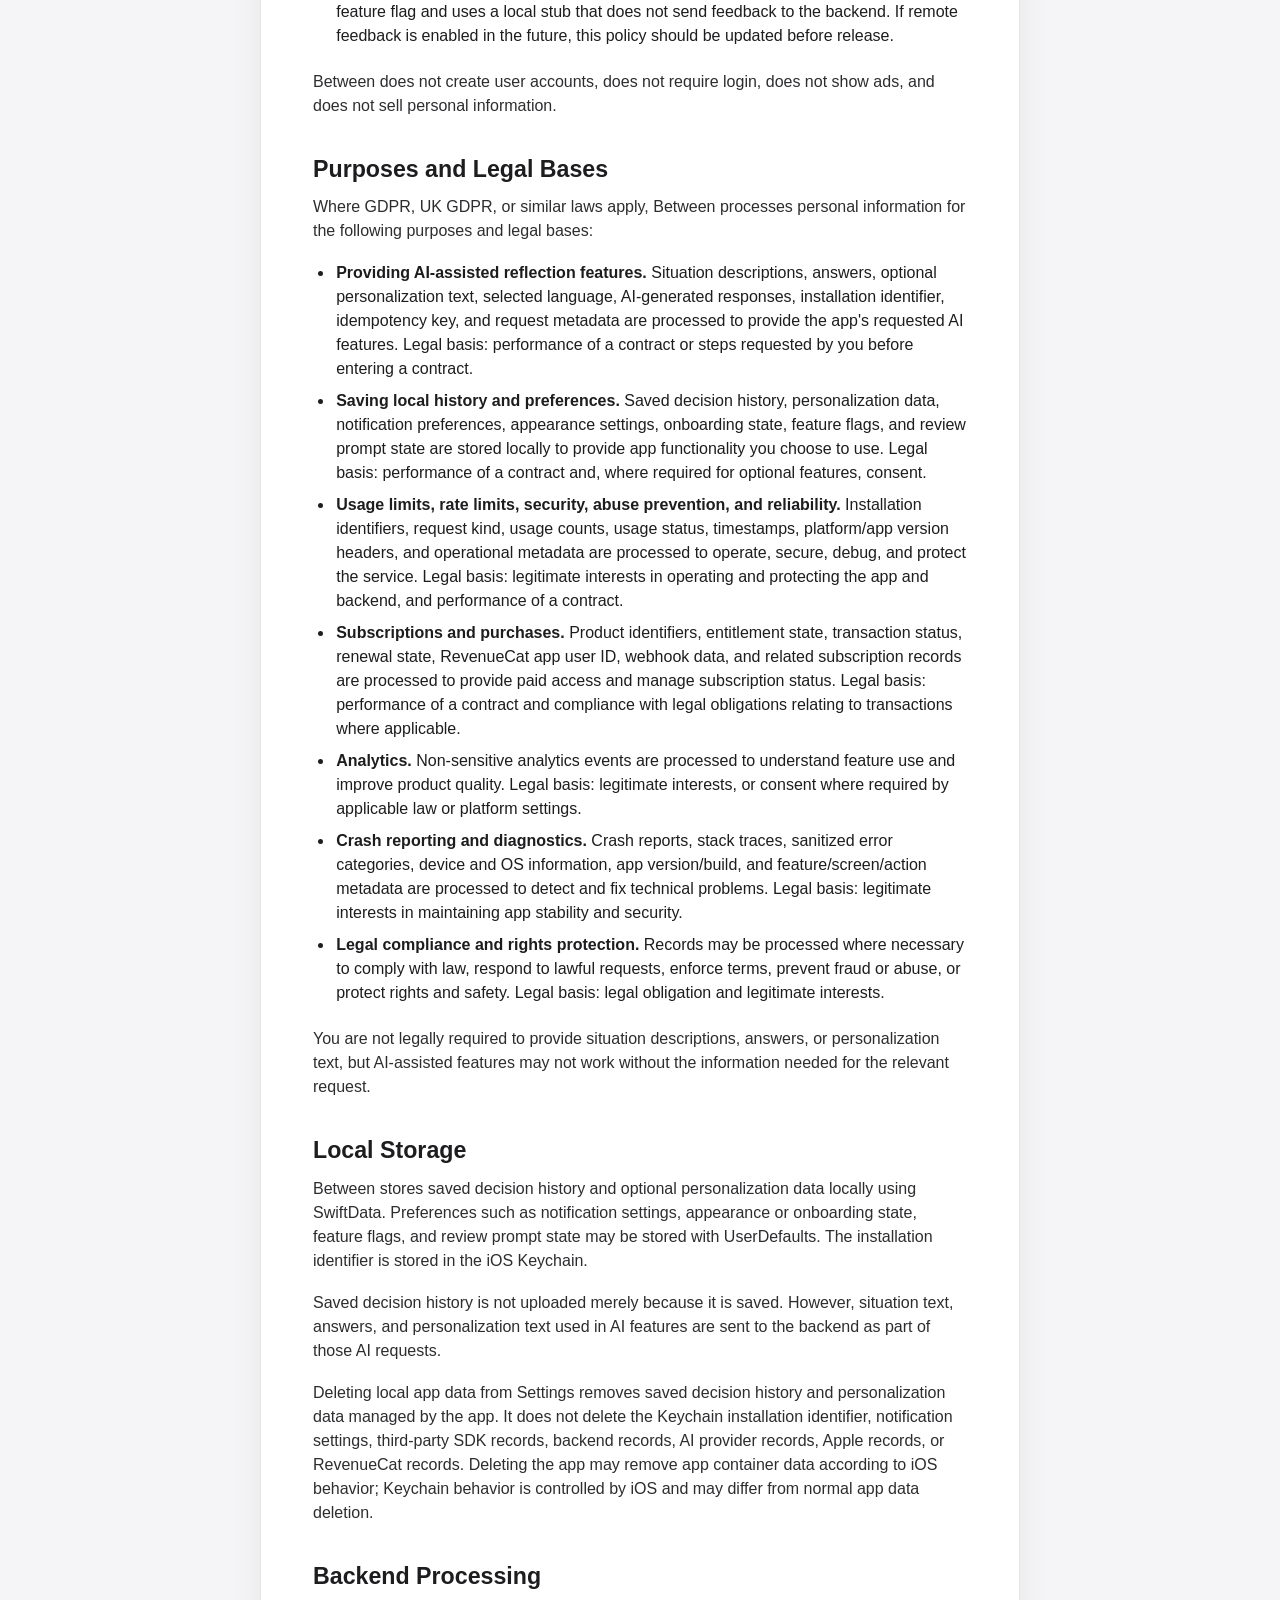
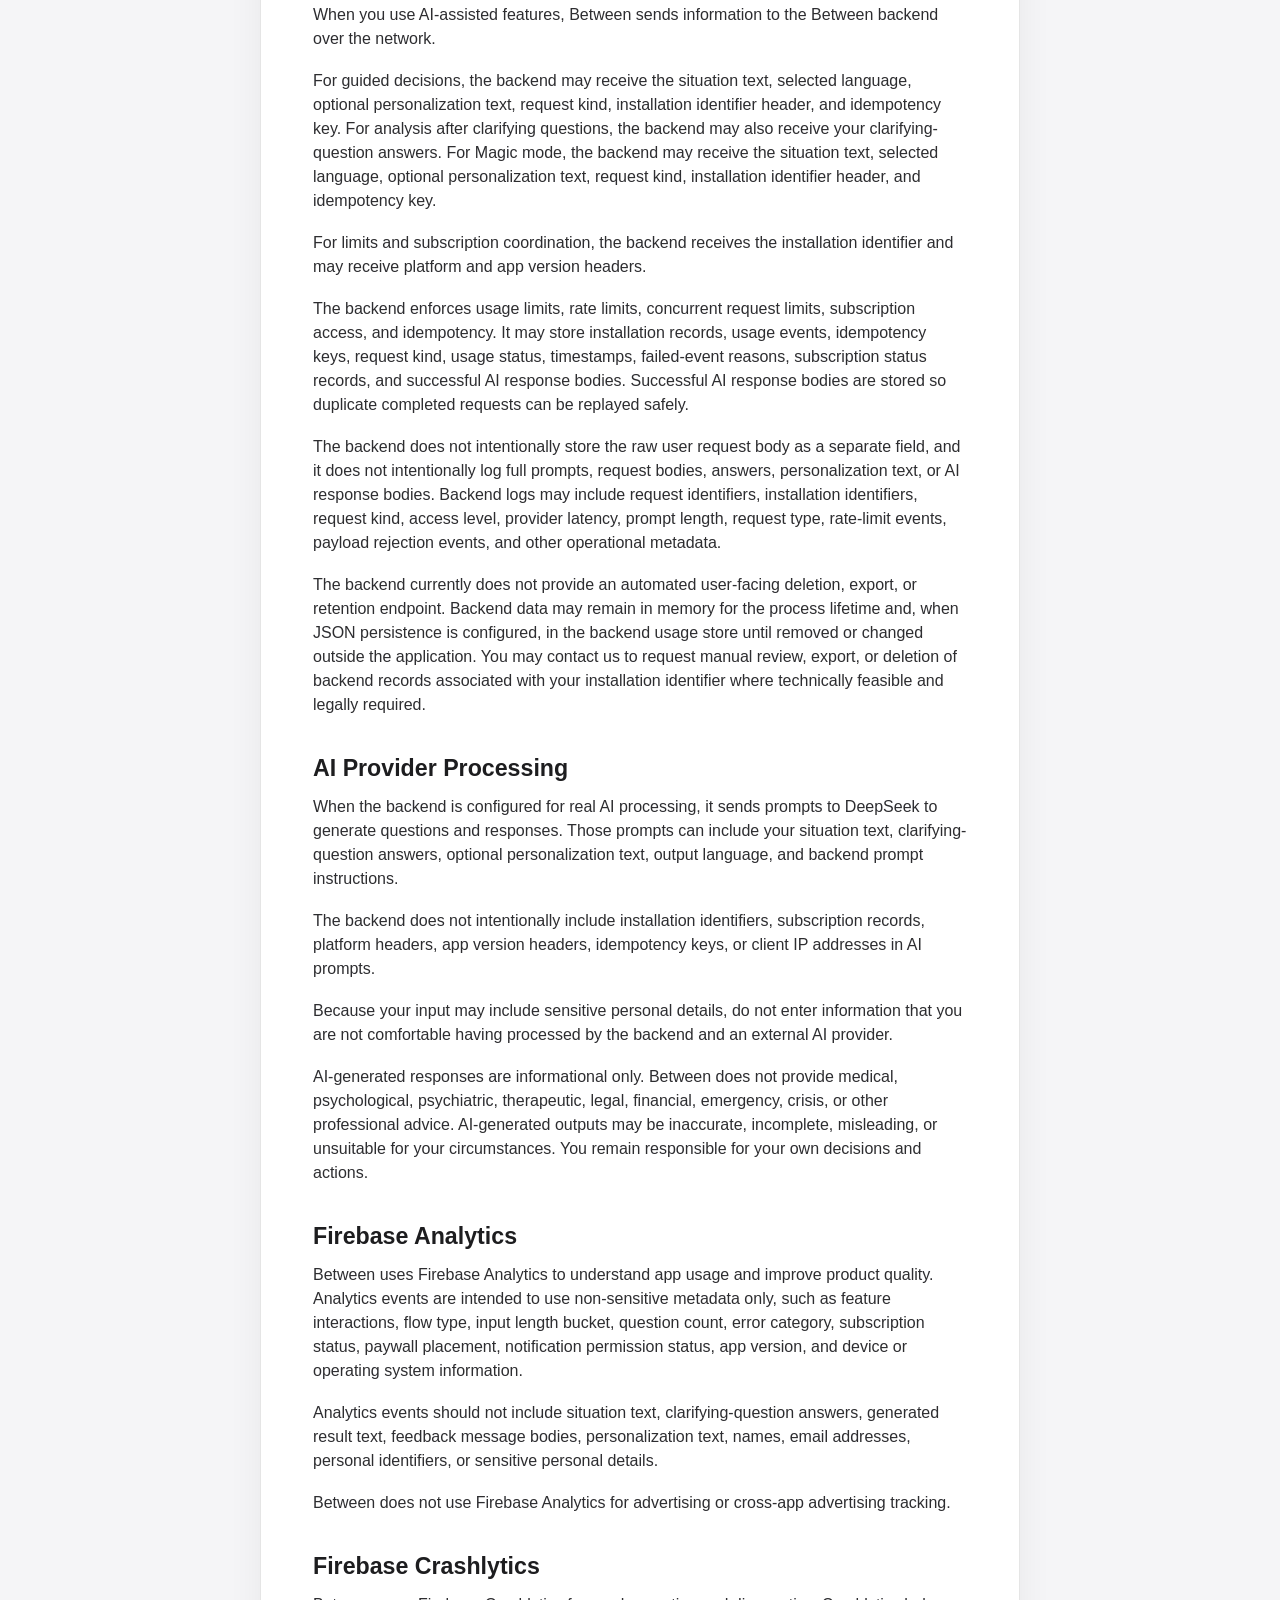
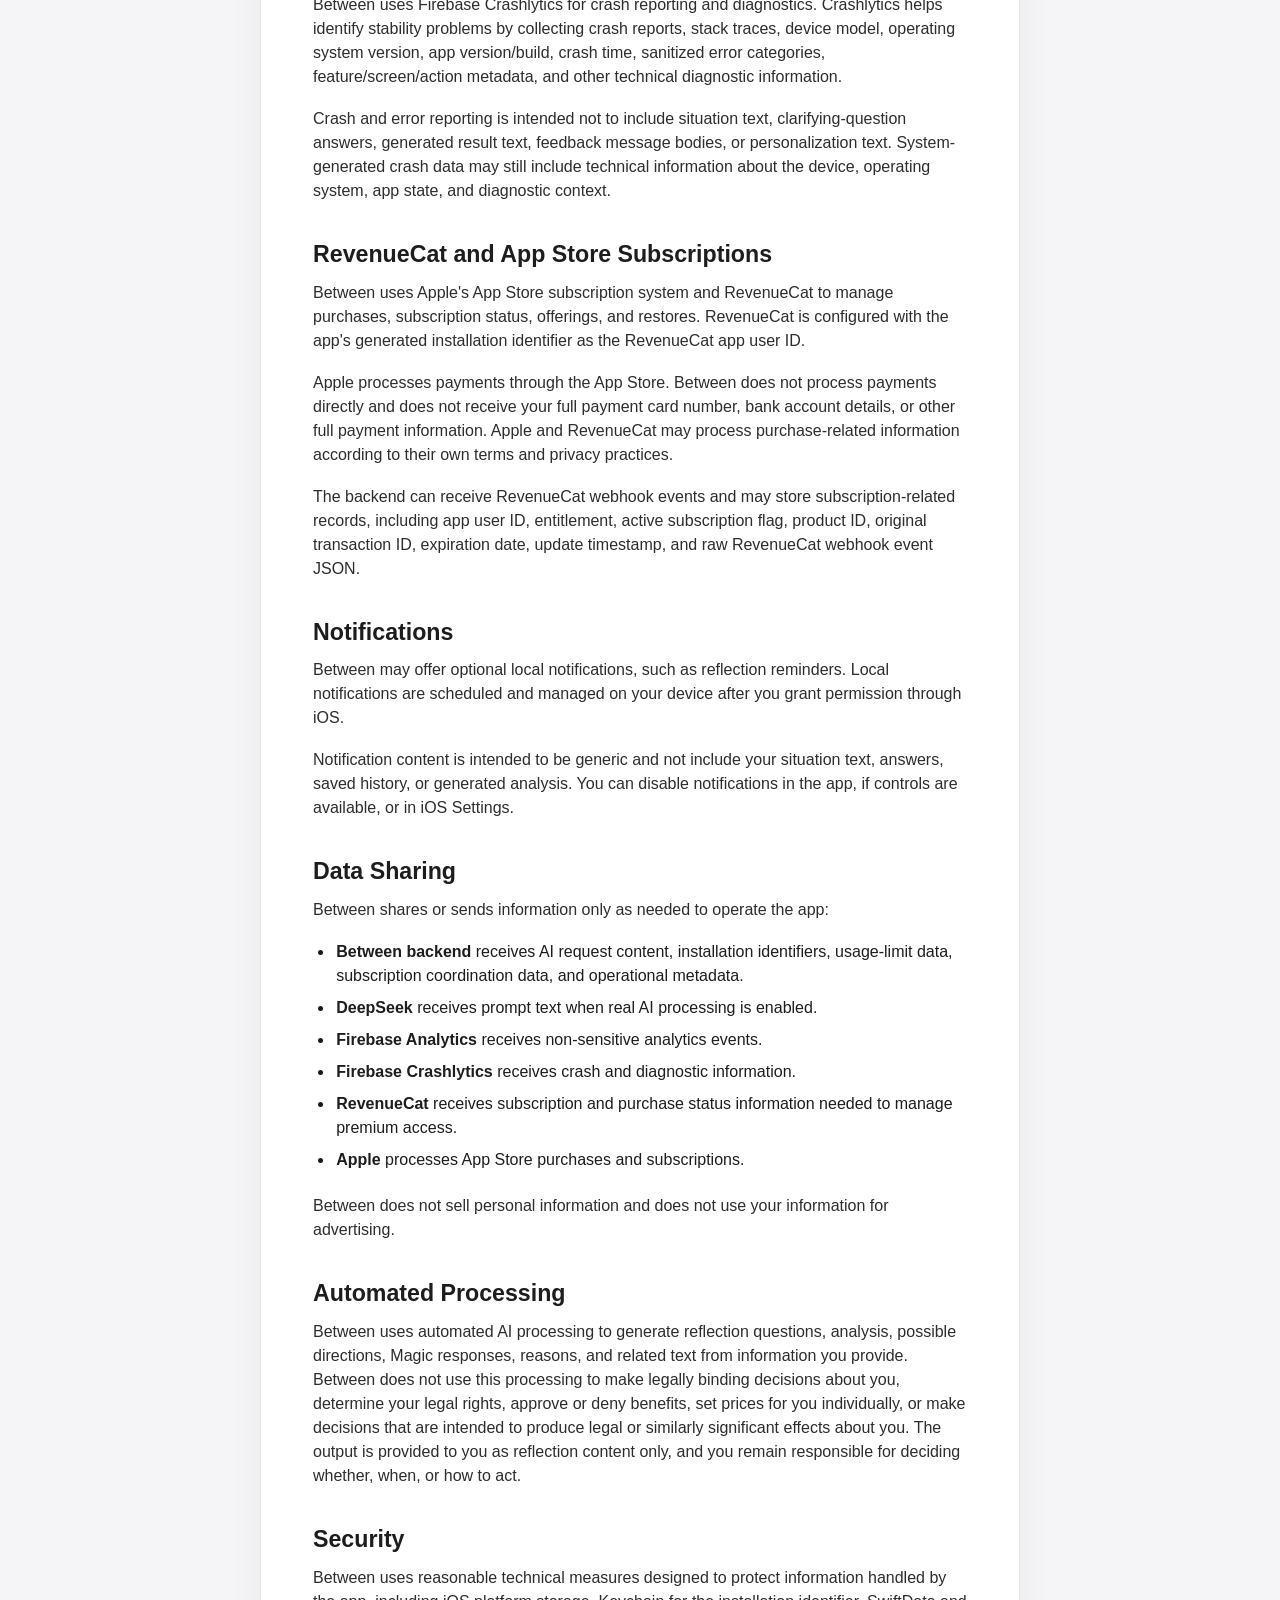
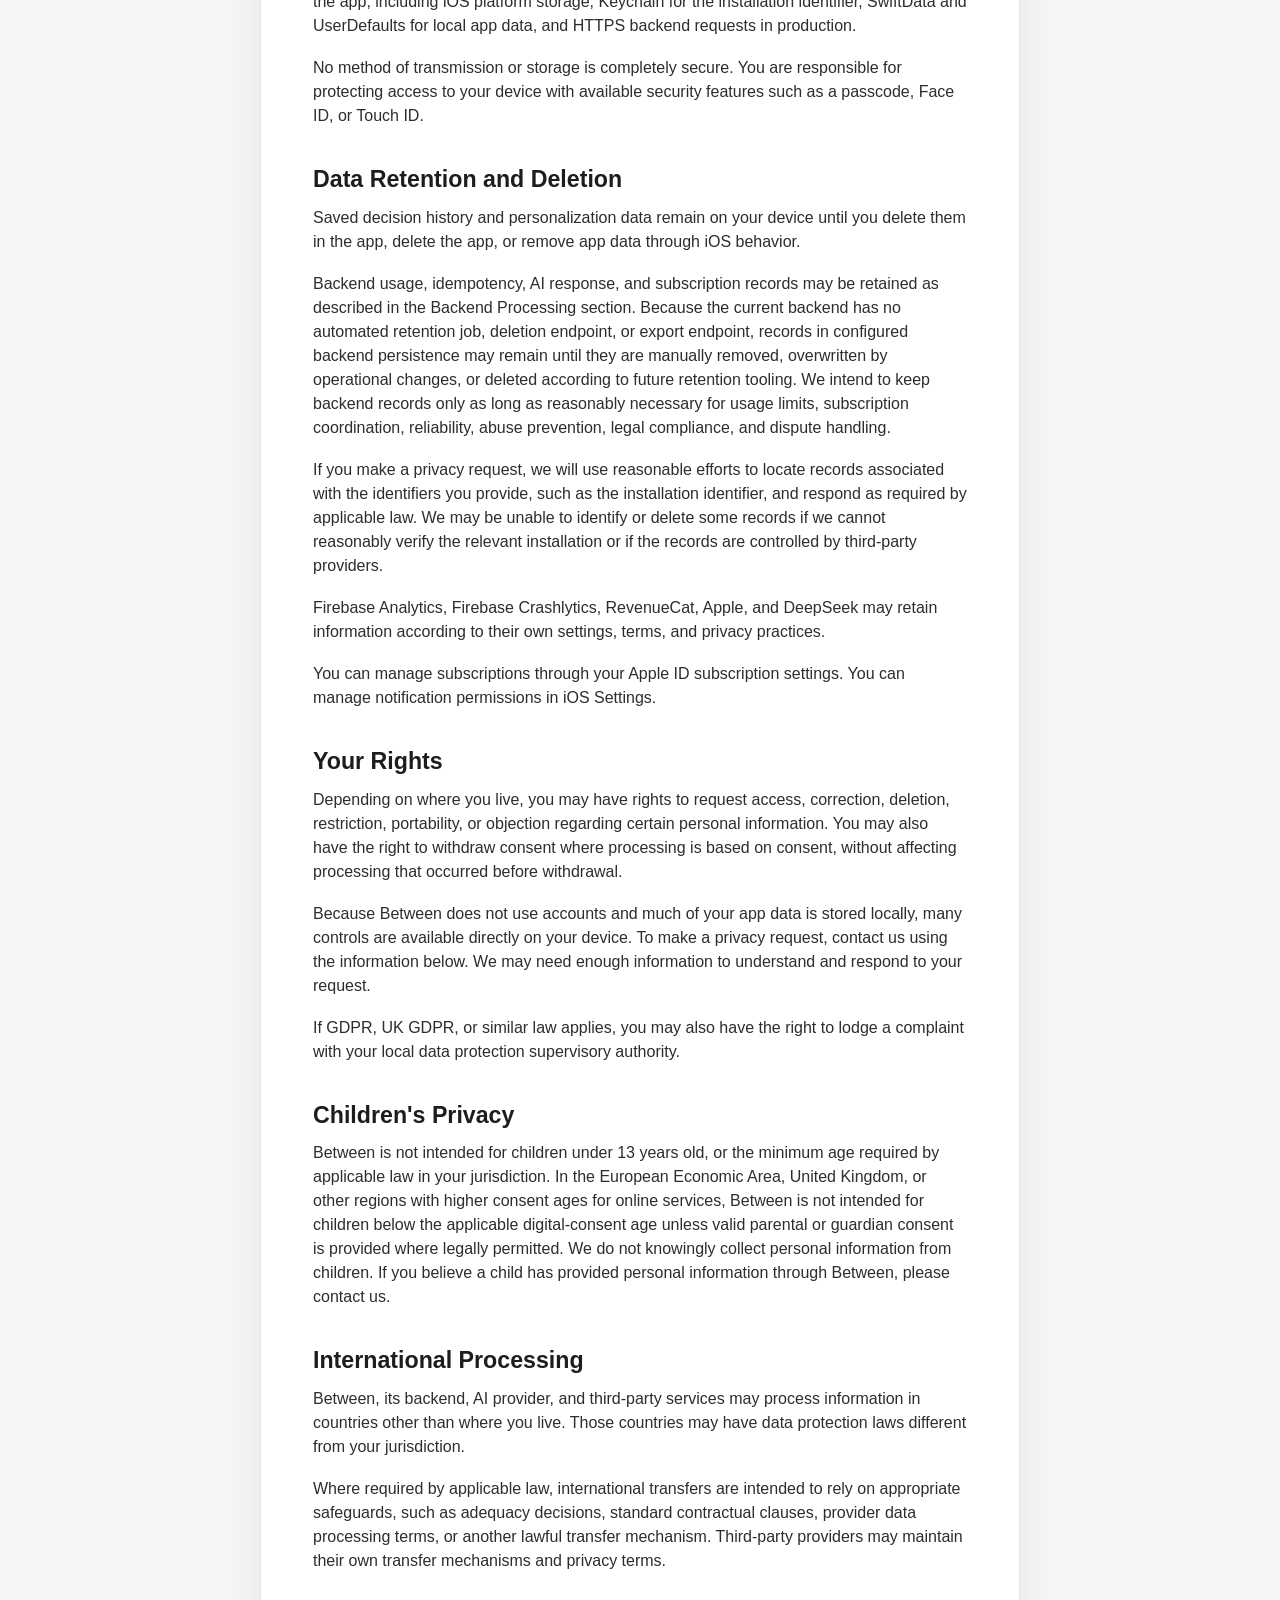
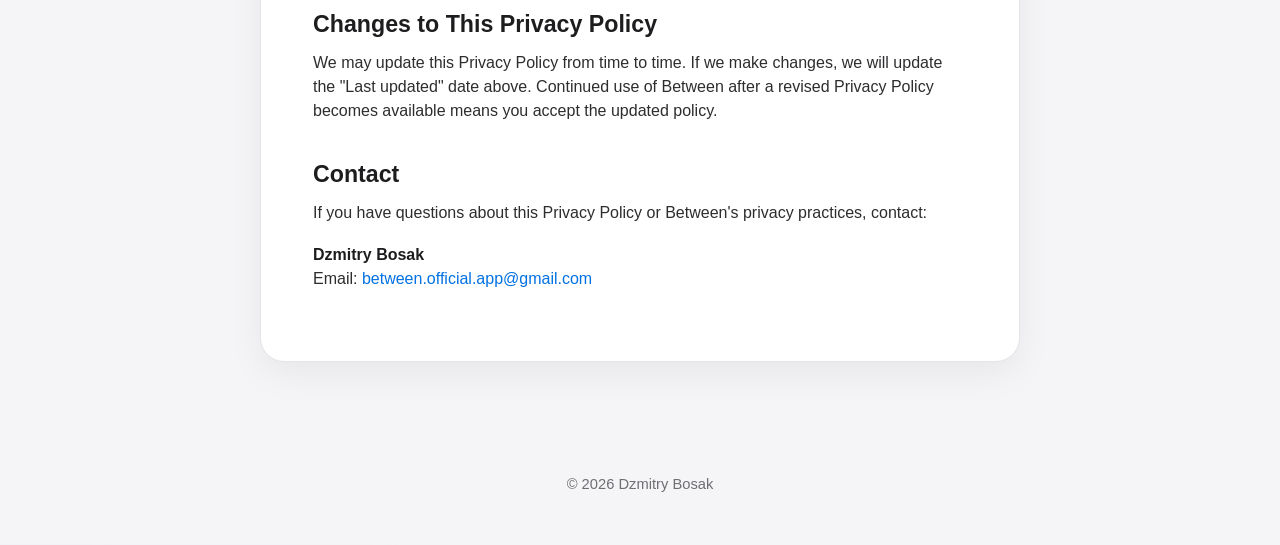
==== commit 9fac612e: "add support page" ====
--- a/privacy/index.html
+++ b/privacy/index.html
@@ -15,7 +15,8 @@
         <img src="../assets/between-logo.png" alt="" width="28" height="28">
         <span>Between</span>
       </a>
-      <nav class="site-nav" aria-label="Legal">
+      <nav class="site-nav" aria-label="Site links">
+        <a href="../support/">Support</a>
         <a href="../privacy/" aria-current="page">Privacy Policy</a>
         <a href="../terms/">Terms of Use</a>
       </nav>
